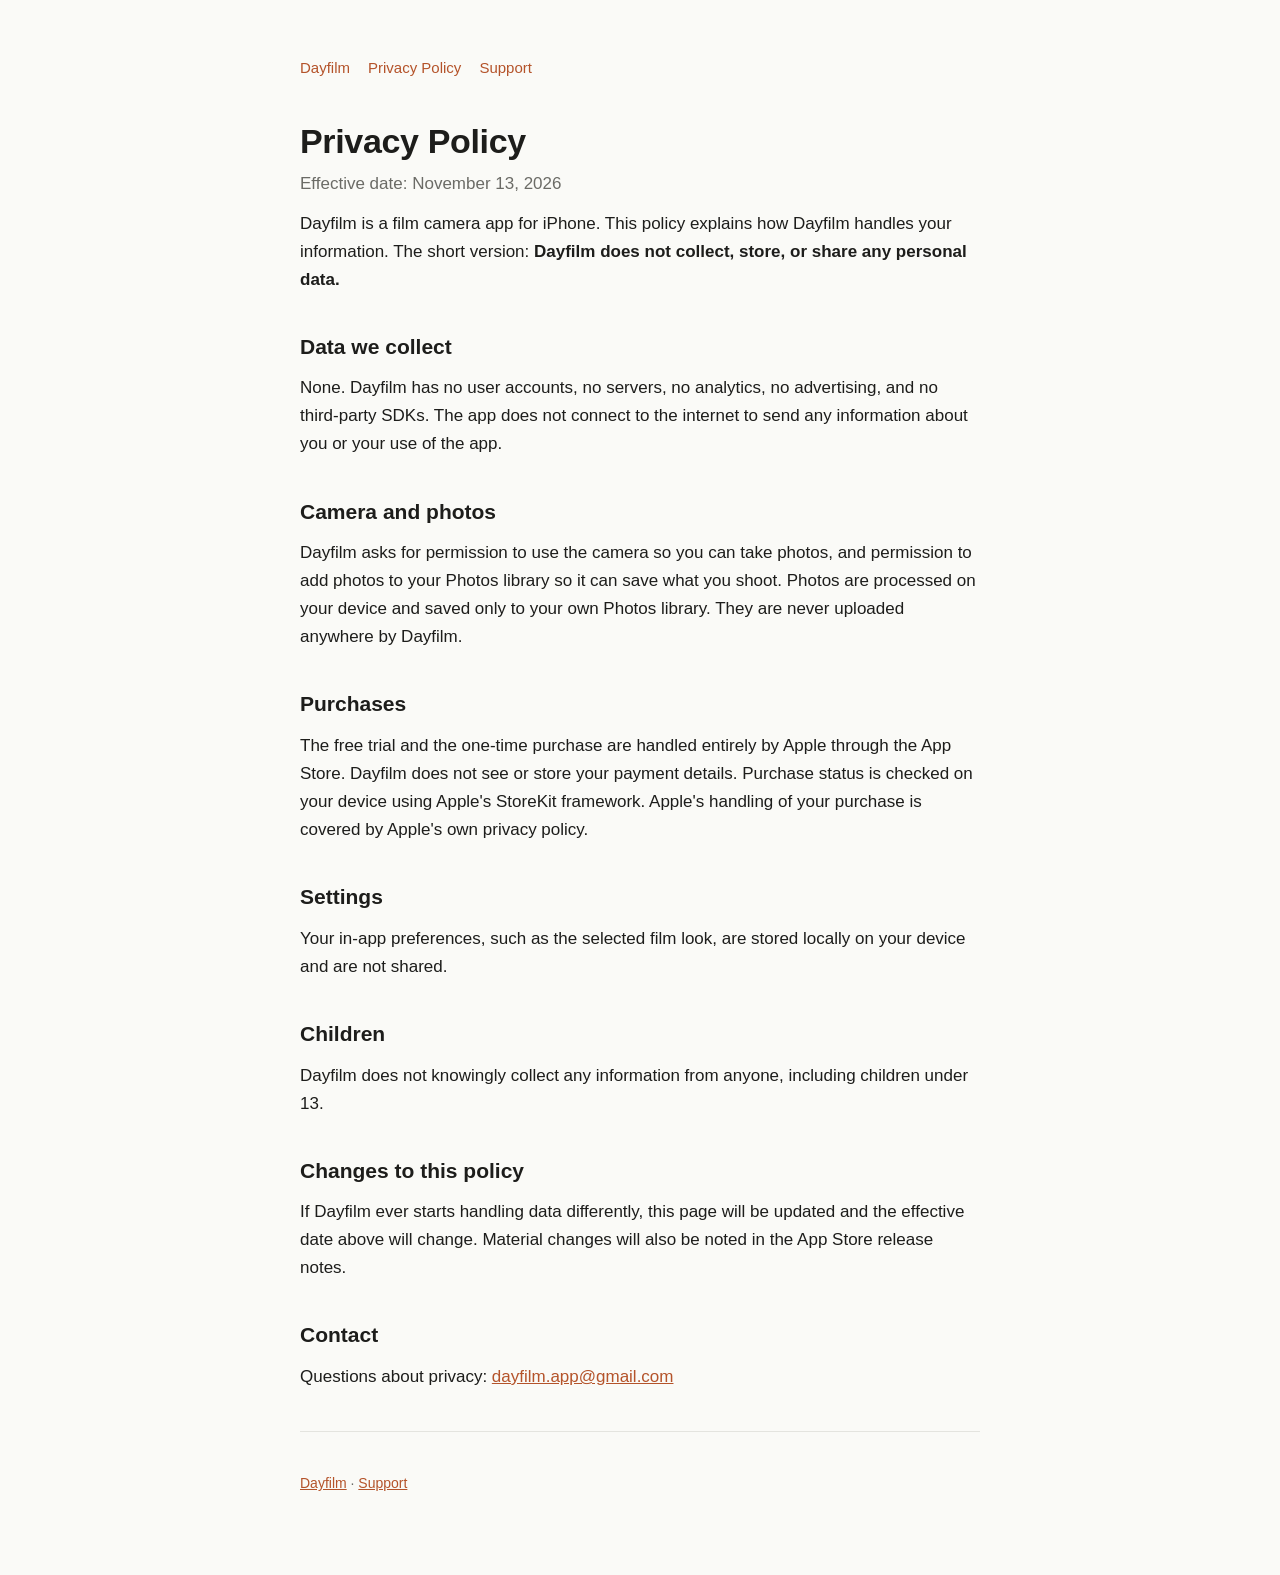
==== privacy.html @ 250f4218 "Add Dayfilm site: privacy policy and support pages" ====
<!doctype html>
<html lang="en">
<head>
<meta charset="utf-8">
<meta name="viewport" content="width=device-width,initial-scale=1">
<title>Dayfilm Privacy Policy</title>
<meta name="description" content="Dayfilm does not collect any personal data. This page explains what the app does and does not do with your information.">
<link rel="stylesheet" href="style.css">
</head>
<body>
<main>
<nav><a href="./">Dayfilm</a><a href="privacy.html">Privacy Policy</a><a href="support.html">Support</a></nav>
<h1>Privacy Policy</h1>
<p class="muted">Effective date: November 13, 2026</p>

<p>Dayfilm is a film camera app for iPhone. This policy explains how Dayfilm handles your information. The short version: <strong>Dayfilm does not collect, store, or share any personal data.</strong></p>

<h2>Data we collect</h2>
<p>None. Dayfilm has no user accounts, no servers, no analytics, no advertising, and no third-party SDKs. The app does not connect to the internet to send any information about you or your use of the app.</p>

<h2>Camera and photos</h2>
<p>Dayfilm asks for permission to use the camera so you can take photos, and permission to add photos to your Photos library so it can save what you shoot. Photos are processed on your device and saved only to your own Photos library. They are never uploaded anywhere by Dayfilm.</p>

<h2>Purchases</h2>
<p>The free trial and the one-time purchase are handled entirely by Apple through the App Store. Dayfilm does not see or store your payment details. Purchase status is checked on your device using Apple's StoreKit framework. Apple's handling of your purchase is covered by Apple's own privacy policy.</p>

<h2>Settings</h2>
<p>Your in-app preferences, such as the selected film look, are stored locally on your device and are not shared.</p>

<h2>Children</h2>
<p>Dayfilm does not knowingly collect any information from anyone, including children under 13.</p>

<h2>Changes to this policy</h2>
<p>If Dayfilm ever starts handling data differently, this page will be updated and the effective date above will change. Material changes will also be noted in the App Store release notes.</p>

<h2>Contact</h2>
<p>Questions about privacy: <a href="mailto:dayfilm.app@gmail.com">dayfilm.app@gmail.com</a></p>

<hr>
<footer><a href="./">Dayfilm</a> · <a href="support.html">Support</a></footer>
</main>
</body>
</html>
---- style.css ----
:root{--bg:#fafaf7;--fg:#1d1d1b;--muted:#6b6b66;--line:#e4e4df;--accent:#b4532a}
@media (prefers-color-scheme:dark){:root{--bg:#141412;--fg:#ecece6;--muted:#9a9a93;--line:#2b2b28;--accent:#e2855a}}
*{box-sizing:border-box}body{margin:0;background:var(--bg);color:var(--fg);font:17px/1.65 -apple-system,BlinkMacSystemFont,"Helvetica Neue",Arial,sans-serif;padding:0 16px}
main{max-width:680px;margin:0 auto;padding:56px 0 80px}
h1{font-size:34px;line-height:1.2;margin:0 0 8px;letter-spacing:-.01em}h2{font-size:21px;margin:36px 0 10px}
p,li{margin:0 0 12px}ul{padding-left:22px}.muted{color:var(--muted)}a{color:var(--accent)}
nav{margin-bottom:40px;font-size:15px}nav a{margin-right:18px;text-decoration:none}nav a:hover{text-decoration:underline}
hr{border:0;border-top:1px solid var(--line);margin:40px 0}footer{font-size:14px;color:var(--muted)}
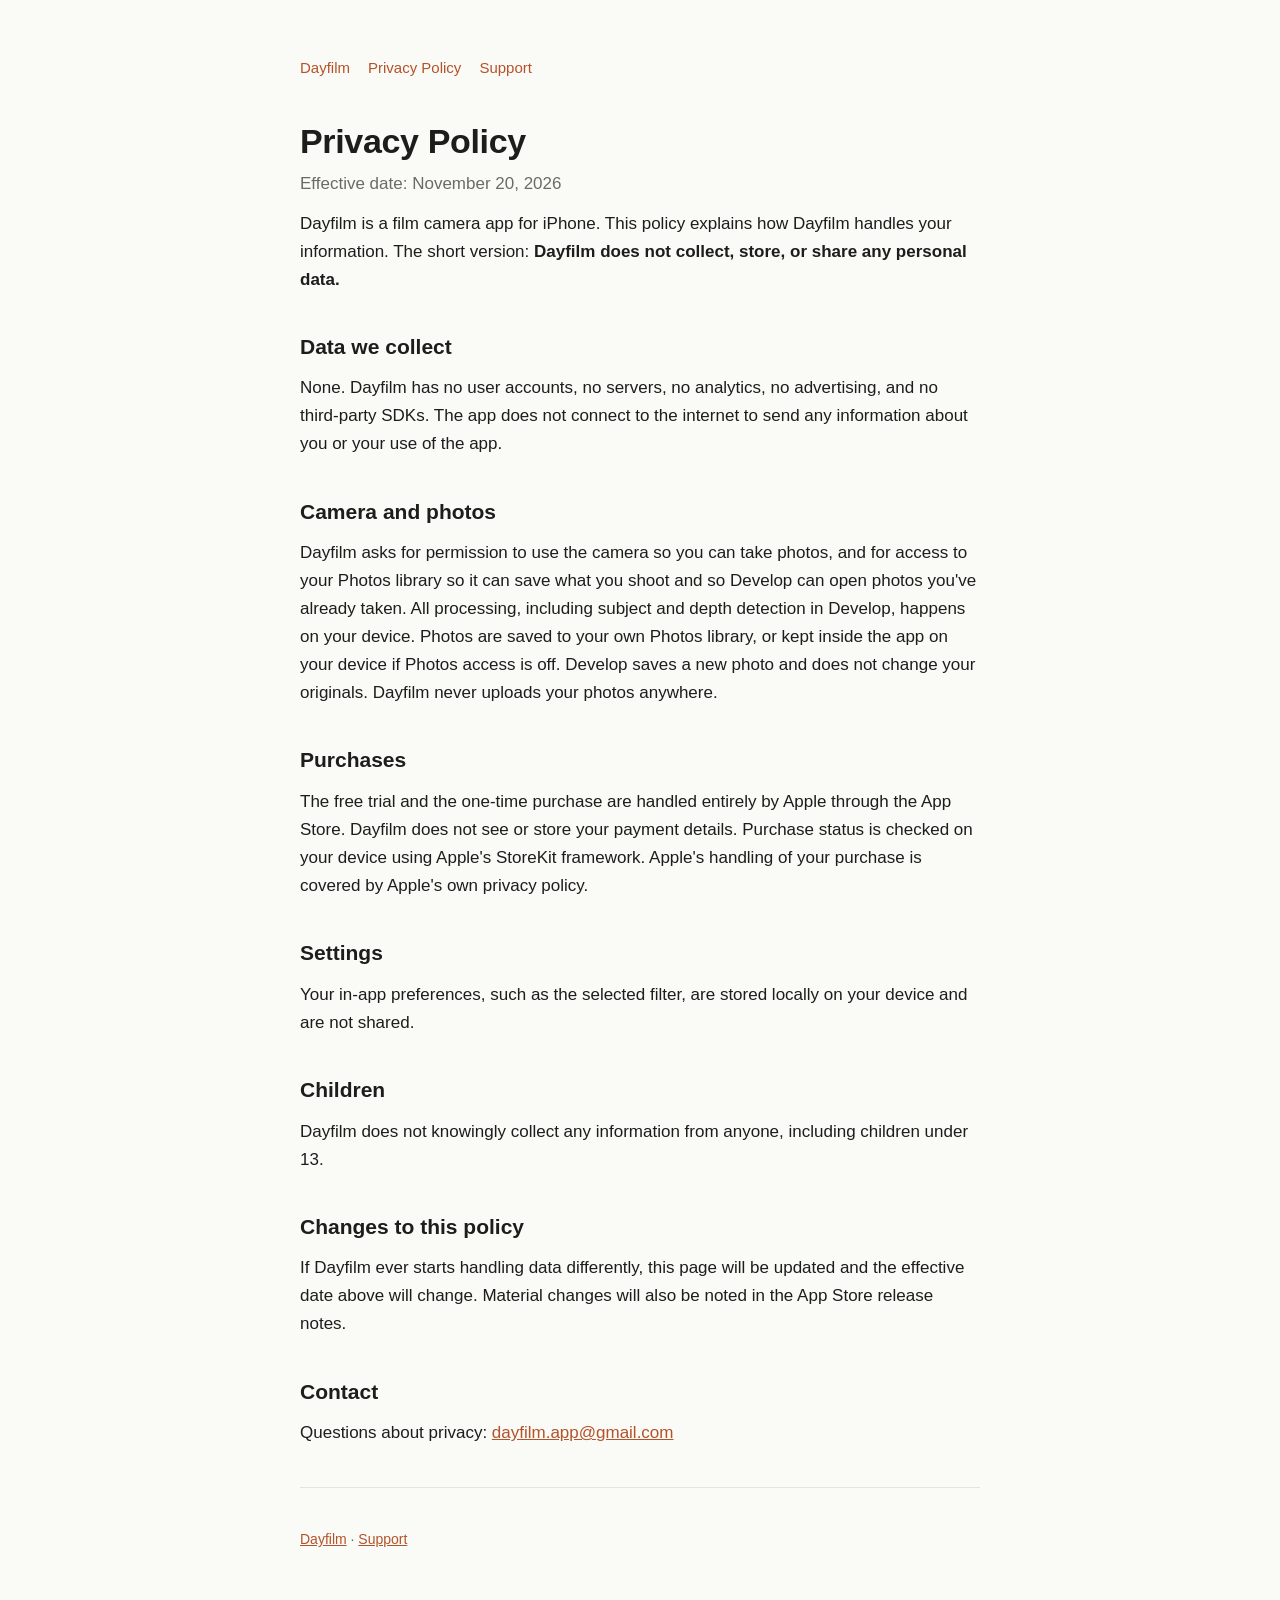
==== commit e3ad693d: "Update free tier, filters wording, and privacy for Develop" ====
--- a/privacy.html
+++ b/privacy.html
@@ -11,7 +11,7 @@
 <main>
 <nav><a href="./">Dayfilm</a><a href="privacy.html">Privacy Policy</a><a href="support.html">Support</a></nav>
 <h1>Privacy Policy</h1>
-<p class="muted">Effective date: November 13, 2026</p>
+<p class="muted">Effective date: November 20, 2026</p>
 
 <p>Dayfilm is a film camera app for iPhone. This policy explains how Dayfilm handles your information. The short version: <strong>Dayfilm does not collect, store, or share any personal data.</strong></p>
 
@@ -19,13 +19,13 @@
 <p>None. Dayfilm has no user accounts, no servers, no analytics, no advertising, and no third-party SDKs. The app does not connect to the internet to send any information about you or your use of the app.</p>
 
 <h2>Camera and photos</h2>
-<p>Dayfilm asks for permission to use the camera so you can take photos, and permission to add photos to your Photos library so it can save what you shoot. Photos are processed on your device and saved only to your own Photos library. They are never uploaded anywhere by Dayfilm.</p>
+<p>Dayfilm asks for permission to use the camera so you can take photos, and for access to your Photos library so it can save what you shoot and so Develop can open photos you've already taken. All processing, including subject and depth detection in Develop, happens on your device. Photos are saved to your own Photos library, or kept inside the app on your device if Photos access is off. Develop saves a new photo and does not change your originals. Dayfilm never uploads your photos anywhere.</p>
 
 <h2>Purchases</h2>
 <p>The free trial and the one-time purchase are handled entirely by Apple through the App Store. Dayfilm does not see or store your payment details. Purchase status is checked on your device using Apple's StoreKit framework. Apple's handling of your purchase is covered by Apple's own privacy policy.</p>
 
 <h2>Settings</h2>
-<p>Your in-app preferences, such as the selected film look, are stored locally on your device and are not shared.</p>
+<p>Your in-app preferences, such as the selected filter, are stored locally on your device and are not shared.</p>
 
 <h2>Children</h2>
 <p>Dayfilm does not knowingly collect any information from anyone, including children under 13.</p>
